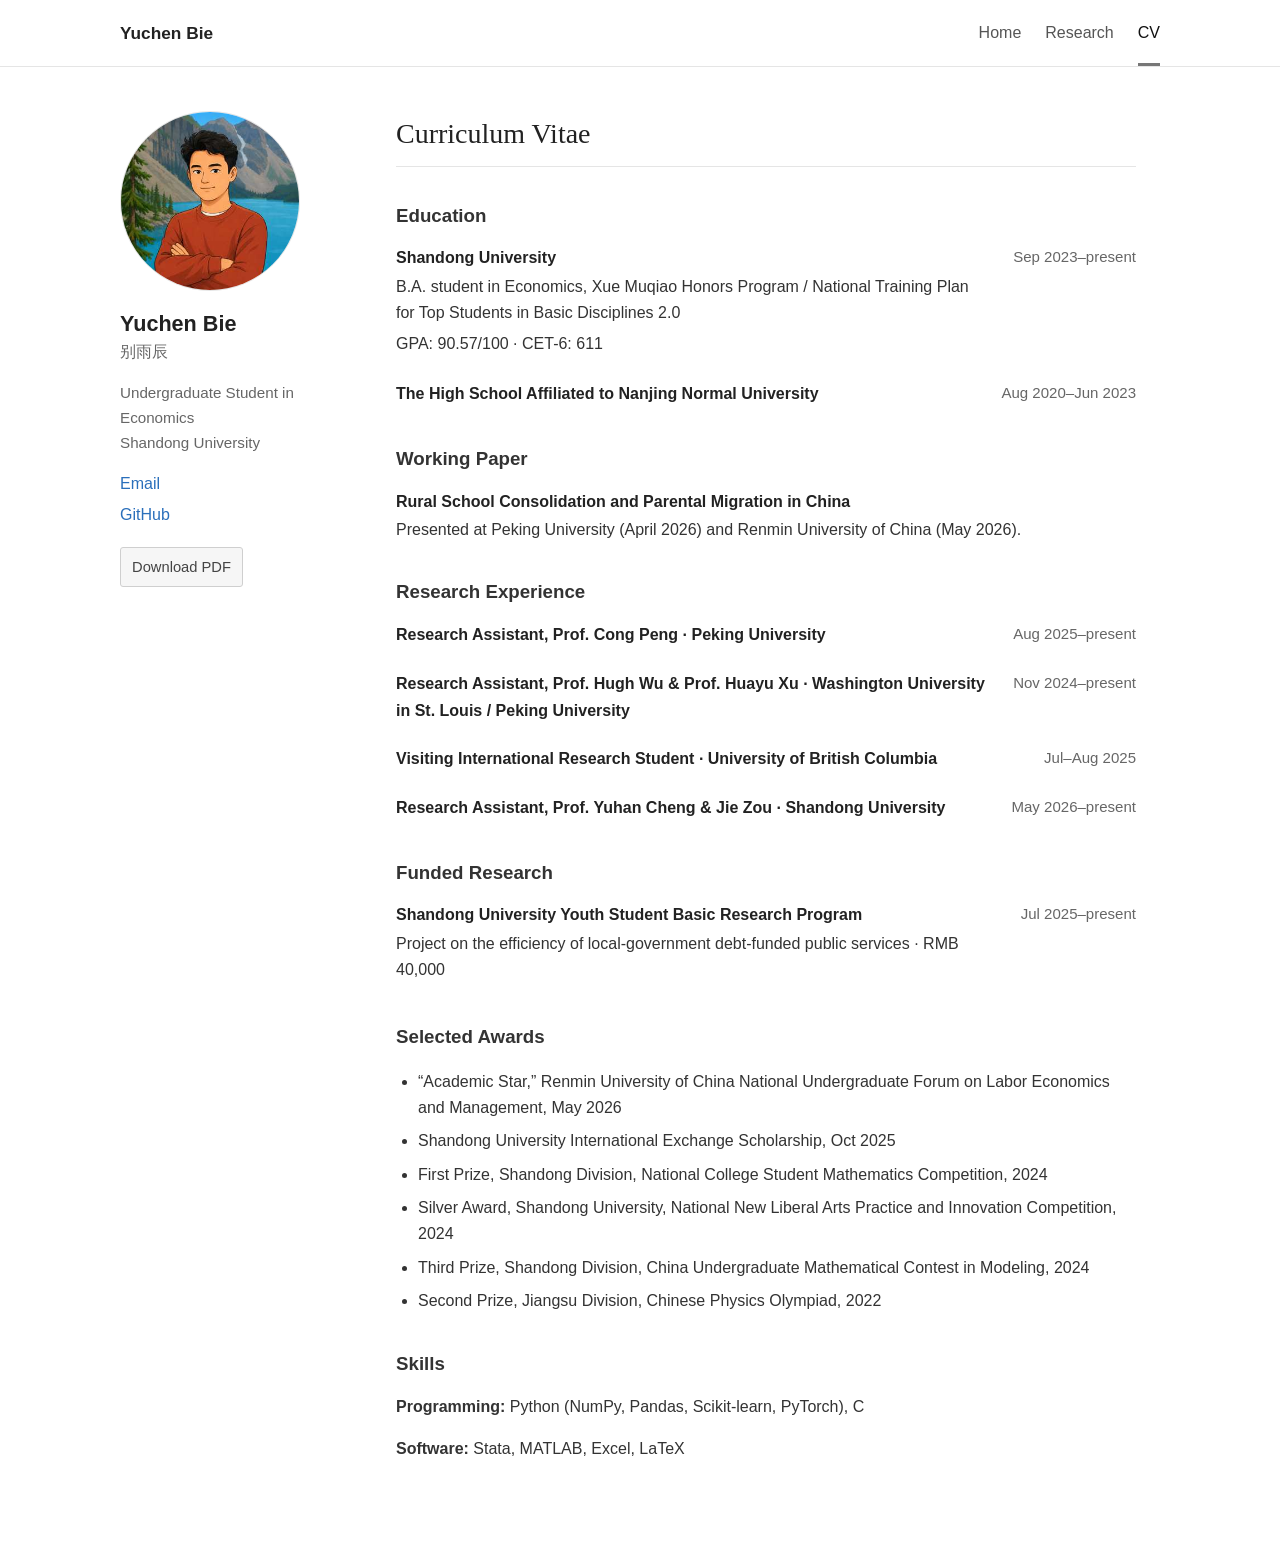
==== cv.html @ 4d414705 "Add files via upload" ====
<!doctype html>
<html lang="en">
<head>
  <meta charset="utf-8">
  <meta name="viewport" content="width=device-width, initial-scale=1">
  <title>CV | Yuchen Bie</title>
  <meta name="description" content="Curriculum vitae of Yuchen Bie.">
  <link rel="stylesheet" href="./styles.css">
</head>
<body>
  <header class="masthead">
    <div class="masthead-inner">
      <a class="site-title" href="./index.html">Yuchen Bie</a>
      <nav class="site-nav" aria-label="Primary navigation">
        <a href="./index.html">Home</a>
        <a href="./research.html">Research</a>
        <a class="active" href="./cv.html">CV</a>
      </nav>
    </div>
  </header>

  <main class="page-shell">
    <aside class="sidebar">
      <img class="profile-photo" src="./profile.svg" alt="Cartoon portrait of Yuchen Bie">
      <h1>Yuchen Bie</h1>
      <p class="chinese-name">别雨辰</p>
      <p class="sidebar-role">Undergraduate Student in Economics<br>Shandong University</p>
      <ul class="contact-list">
        <li><a href="mailto:yuchan.pieh@gmail.com">Email</a></li>
        <li><a href="https://github.com/ycbie">GitHub</a></li>
      </ul>
      <a class="pdf-link" href="./Yuchen_Bie_CV.pdf">Download PDF</a>
    </aside>

    <article class="content cv-content">
      <h2>Curriculum Vitae</h2>

      <h3>Education</h3>
      <div class="cv-row">
        <div>
          <p class="entry-title">Shandong University</p>
          <p>B.A. student in Economics, Xue Muqiao Honors Program / National Training Plan for Top Students in Basic Disciplines 2.0</p>
          <p>GPA: 90.57/100 · CET-6: 611</p>
        </div>
        <p class="cv-date">Sep 2023–present</p>
      </div>
      <div class="cv-row">
        <div><p class="entry-title">The High School Affiliated to Nanjing Normal University</p></div>
        <p class="cv-date">Aug 2020–Jun 2023</p>
      </div>

      <h3>Working Paper</h3>
      <div class="entry">
        <p class="entry-title">Rural School Consolidation and Parental Migration in China</p>
        <p>Presented at Peking University (April 2026) and Renmin University of China (May 2026).</p>
      </div>

      <h3>Research Experience</h3>
      <div class="cv-row">
        <div><p class="entry-title">Research Assistant, Prof. Cong Peng · Peking University</p></div>
        <p class="cv-date">Aug 2025–present</p>
      </div>
      <div class="cv-row">
        <div><p class="entry-title">Research Assistant, Prof. Hugh Wu &amp; Prof. Huayu Xu · Washington University in St. Louis / Peking University</p></div>
        <p class="cv-date">Nov 2024–present</p>
      </div>
      <div class="cv-row">
        <div><p class="entry-title">Visiting International Research Student · University of British Columbia</p></div>
        <p class="cv-date">Jul–Aug 2025</p>
      </div>
      <div class="cv-row">
        <div><p class="entry-title">Research Assistant, Prof. Yuhan Cheng &amp; Jie Zou · Shandong University</p></div>
        <p class="cv-date">May 2026–present</p>
      </div>

      <h3>Funded Research</h3>
      <div class="cv-row">
        <div>
          <p class="entry-title">Shandong University Youth Student Basic Research Program</p>
          <p>Project on the efficiency of local-government debt-funded public services · RMB 40,000</p>
        </div>
        <p class="cv-date">Jul 2025–present</p>
      </div>

      <h3>Selected Awards</h3>
      <ul>
        <li>“Academic Star,” Renmin University of China National Undergraduate Forum on Labor Economics and Management, May 2026</li>
        <li>Shandong University International Exchange Scholarship, Oct 2025</li>
        <li>First Prize, Shandong Division, National College Student Mathematics Competition, 2024</li>
        <li>Silver Award, Shandong University, National New Liberal Arts Practice and Innovation Competition, 2024</li>
        <li>Third Prize, Shandong Division, China Undergraduate Mathematical Contest in Modeling, 2024</li>
        <li>Second Prize, Jiangsu Division, Chinese Physics Olympiad, 2022</li>
      </ul>

      <h3>Skills</h3>
      <p><strong>Programming:</strong> Python (NumPy, Pandas, Scikit-learn, PyTorch), C</p>
      <p><strong>Software:</strong> Stata, MATLAB, Excel, LaTeX</p>
    </article>
  </main>
</body>
</html>
---- styles.css ----
/* Minimal academic homepage, inspired by the default GitHub Pages / AcademicPages visual language. */
:root {
  --text: #333;
  --muted: #666;
  --light: #f6f6f6;
  --border: #e5e5e5;
  --link: #2a6fbb;
  --max: 1040px;
}

* { box-sizing: border-box; }
html { scroll-behavior: smooth; }
body {
  margin: 0;
  color: var(--text);
  background: #fff;
  font-family: -apple-system, BlinkMacSystemFont, "Segoe UI", Roboto, Helvetica, Arial, sans-serif;
  font-size: 16px;
  line-height: 1.65;
}

a { color: var(--link); text-decoration: none; }
a:hover { text-decoration: underline; }

.masthead {
  border-bottom: 1px solid var(--border);
  background: #fff;
}
.masthead-inner {
  width: min(var(--max), calc(100% - 40px));
  margin: 0 auto;
  min-height: 64px;
  display: flex;
  align-items: center;
  justify-content: space-between;
  gap: 24px;
}
.site-title {
  color: #222;
  font-weight: 700;
  font-size: 1.08rem;
}
.site-title:hover { text-decoration: none; }
.site-nav { display: flex; gap: 24px; }
.site-nav a { color: #555; padding: 20px 0 17px; border-bottom: 3px solid transparent; }
.site-nav a.active { color: #111; border-bottom-color: #777; }

.page-shell {
  width: min(var(--max), calc(100% - 40px));
  margin: 44px auto 80px;
  display: grid;
  grid-template-columns: 220px minmax(0, 1fr);
  gap: 56px;
  align-items: start;
}

.sidebar { position: sticky; top: 28px; }
.profile-photo {
  width: 180px;
  height: 180px;
  object-fit: cover;
  border-radius: 50%;
  display: block;
  margin-bottom: 20px;
  border: 1px solid var(--border);
}
.sidebar h1 {
  font-size: 1.35rem;
  line-height: 1.2;
  margin: 0;
  color: #222;
}
.chinese-name { margin: 2px 0 14px; color: var(--muted); }
.sidebar-role { color: var(--muted); margin: 0 0 16px; font-size: .95rem; }
.contact-list { list-style: none; padding: 0; margin: 0 0 18px; }
.contact-list li { margin: 5px 0; }
.pdf-link {
  display: inline-block;
  padding: 7px 11px;
  border: 1px solid #cfcfcf;
  border-radius: 3px;
  color: #444;
  font-size: .92rem;
  background: var(--light);
}
.pdf-link:hover { text-decoration: none; background: #eee; }

.content { max-width: 740px; min-width: 0; }
.content h2 {
  margin: 0 0 20px;
  padding-bottom: 8px;
  border-bottom: 1px solid var(--border);
  color: #222;
  font-family: Georgia, "Times New Roman", serif;
  font-size: 1.75rem;
  font-weight: 500;
}
.content h2:not(:first-child) { margin-top: 42px; }
.content h3 {
  margin: 34px 0 14px;
  color: #333;
  font-size: 1.17rem;
}
.content p { margin: 0 0 16px; }
.content ul { padding-left: 22px; }
.content li { margin: 7px 0; }
.entry { margin: 0 0 28px; }
.entry-title { font-weight: 650; color: #222; margin-bottom: 2px !important; }
.entry-meta, .entry-note { color: var(--muted); font-size: .94rem; }

.cv-row {
  display: grid;
  grid-template-columns: minmax(0, 1fr) auto;
  gap: 24px;
  margin: 0 0 20px;
}
.cv-row p { margin-bottom: 4px; }
.cv-date { color: var(--muted); white-space: nowrap; font-size: .94rem; }

@media (max-width: 760px) {
  .masthead-inner { align-items: flex-start; padding: 14px 0; flex-direction: column; gap: 4px; }
  .site-nav { gap: 18px; }
  .site-nav a { padding: 7px 0 8px; }
  .page-shell { grid-template-columns: 1fr; gap: 34px; margin-top: 32px; }
  .sidebar { position: static; }
  .profile-photo { width: 140px; height: 140px; }
  .cv-row { grid-template-columns: 1fr; gap: 2px; }
  .cv-date { margin-top: -3px; }
}
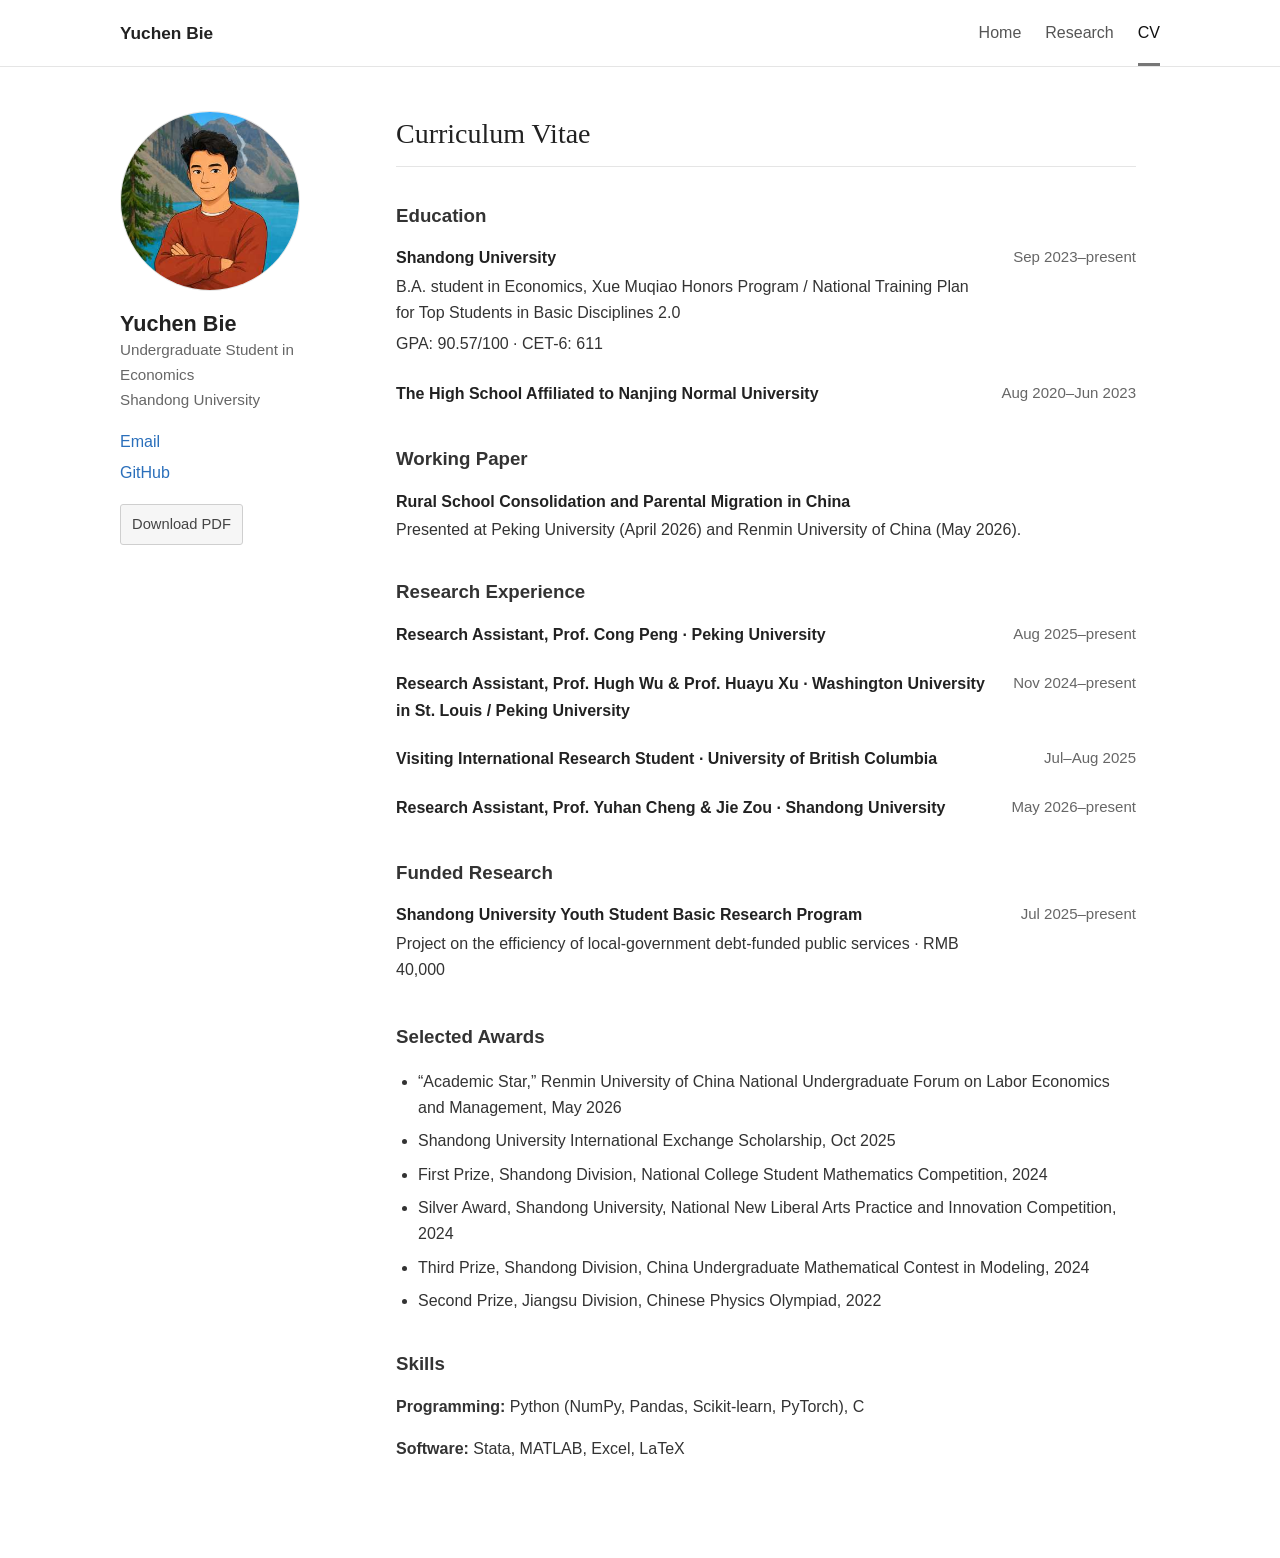
==== commit 4ccbb218: "Remove Chinese name from CV sidebar Removed the Chinese name from the sidebar." ====
--- a/cv.html
+++ b/cv.html
@@ -23,7 +23,6 @@
     <aside class="sidebar">
       <img class="profile-photo" src="./profile.svg" alt="Cartoon portrait of Yuchen Bie">
       <h1>Yuchen Bie</h1>
-      <p class="chinese-name">别雨辰</p>
       <p class="sidebar-role">Undergraduate Student in Economics<br>Shandong University</p>
       <ul class="contact-list">
         <li><a href="mailto:yuchan.pieh@gmail.com">Email</a></li>
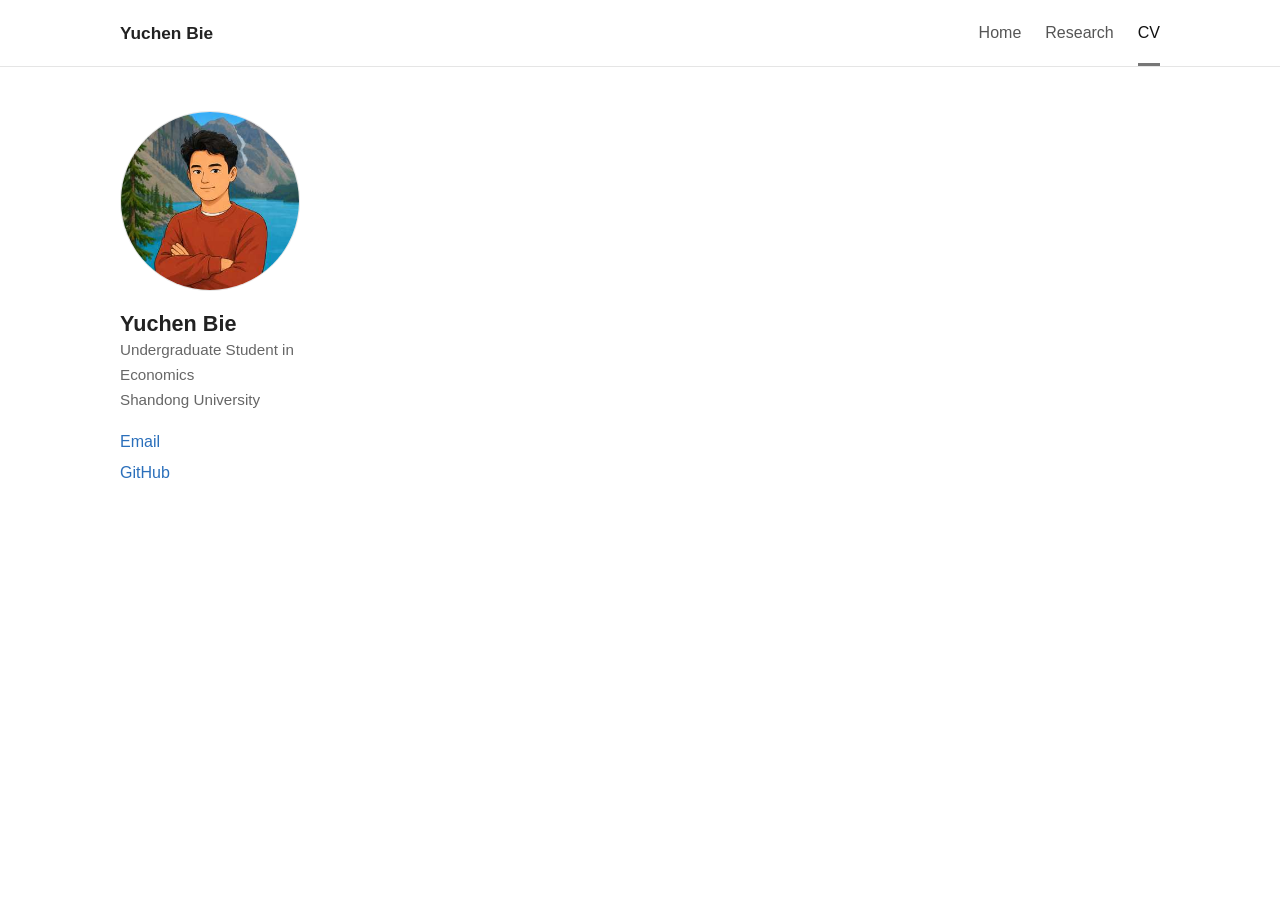
==== commit 6d507a01: "Remove PDF link and CV details from cv.html Removed the PDF download link and extensive CV content." ====
--- a/cv.html
+++ b/cv.html
@@ -28,72 +28,8 @@
         <li><a href="mailto:yuchan.pieh@gmail.com">Email</a></li>
         <li><a href="https://github.com/ycbie">GitHub</a></li>
       </ul>
-      <a class="pdf-link" href="./Yuchen_Bie_CV.pdf">Download PDF</a>
     </aside>
-
-    <article class="content cv-content">
-      <h2>Curriculum Vitae</h2>
-
-      <h3>Education</h3>
-      <div class="cv-row">
-        <div>
-          <p class="entry-title">Shandong University</p>
-          <p>B.A. student in Economics, Xue Muqiao Honors Program / National Training Plan for Top Students in Basic Disciplines 2.0</p>
-          <p>GPA: 90.57/100 · CET-6: 611</p>
-        </div>
-        <p class="cv-date">Sep 2023–present</p>
-      </div>
-      <div class="cv-row">
-        <div><p class="entry-title">The High School Affiliated to Nanjing Normal University</p></div>
-        <p class="cv-date">Aug 2020–Jun 2023</p>
-      </div>
-
-      <h3>Working Paper</h3>
-      <div class="entry">
-        <p class="entry-title">Rural School Consolidation and Parental Migration in China</p>
-        <p>Presented at Peking University (April 2026) and Renmin University of China (May 2026).</p>
-      </div>
-
-      <h3>Research Experience</h3>
-      <div class="cv-row">
-        <div><p class="entry-title">Research Assistant, Prof. Cong Peng · Peking University</p></div>
-        <p class="cv-date">Aug 2025–present</p>
-      </div>
-      <div class="cv-row">
-        <div><p class="entry-title">Research Assistant, Prof. Hugh Wu &amp; Prof. Huayu Xu · Washington University in St. Louis / Peking University</p></div>
-        <p class="cv-date">Nov 2024–present</p>
-      </div>
-      <div class="cv-row">
-        <div><p class="entry-title">Visiting International Research Student · University of British Columbia</p></div>
-        <p class="cv-date">Jul–Aug 2025</p>
-      </div>
-      <div class="cv-row">
-        <div><p class="entry-title">Research Assistant, Prof. Yuhan Cheng &amp; Jie Zou · Shandong University</p></div>
-        <p class="cv-date">May 2026–present</p>
-      </div>
-
-      <h3>Funded Research</h3>
-      <div class="cv-row">
-        <div>
-          <p class="entry-title">Shandong University Youth Student Basic Research Program</p>
-          <p>Project on the efficiency of local-government debt-funded public services · RMB 40,000</p>
-        </div>
-        <p class="cv-date">Jul 2025–present</p>
-      </div>
-
-      <h3>Selected Awards</h3>
-      <ul>
-        <li>“Academic Star,” Renmin University of China National Undergraduate Forum on Labor Economics and Management, May 2026</li>
-        <li>Shandong University International Exchange Scholarship, Oct 2025</li>
-        <li>First Prize, Shandong Division, National College Student Mathematics Competition, 2024</li>
-        <li>Silver Award, Shandong University, National New Liberal Arts Practice and Innovation Competition, 2024</li>
-        <li>Third Prize, Shandong Division, China Undergraduate Mathematical Contest in Modeling, 2024</li>
-        <li>Second Prize, Jiangsu Division, Chinese Physics Olympiad, 2022</li>
-      </ul>
-
-      <h3>Skills</h3>
-      <p><strong>Programming:</strong> Python (NumPy, Pandas, Scikit-learn, PyTorch), C</p>
-      <p><strong>Software:</strong> Stata, MATLAB, Excel, LaTeX</p>
+    
     </article>
   </main>
 </body>
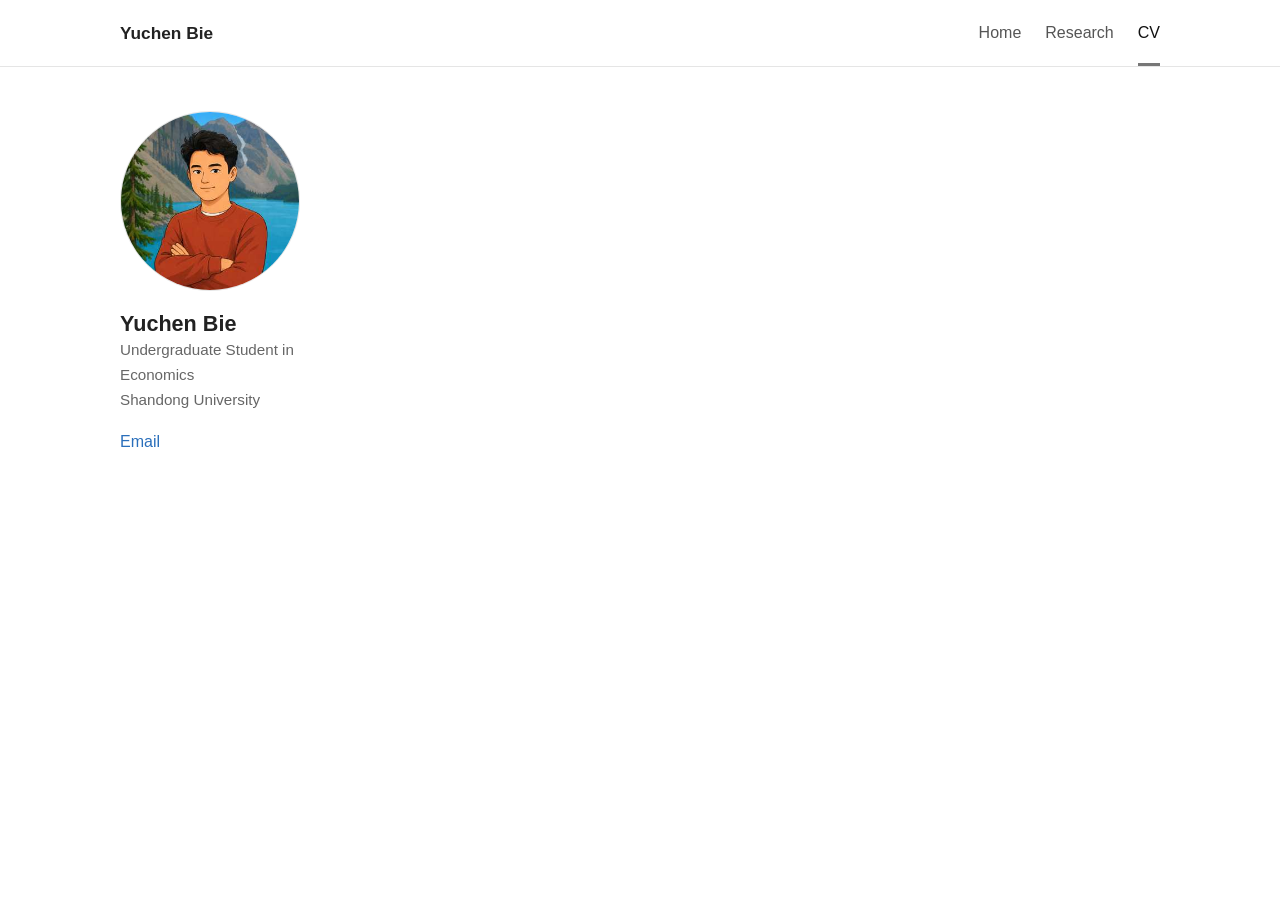
==== commit f0cd663b: "Remove GitHub link from cv.html Removed GitHub link from the contact list." ====
--- a/cv.html
+++ b/cv.html
@@ -26,7 +26,6 @@
       <p class="sidebar-role">Undergraduate Student in Economics<br>Shandong University</p>
       <ul class="contact-list">
         <li><a href="mailto:yuchan.pieh@gmail.com">Email</a></li>
-        <li><a href="https://github.com/ycbie">GitHub</a></li>
       </ul>
     </aside>
     
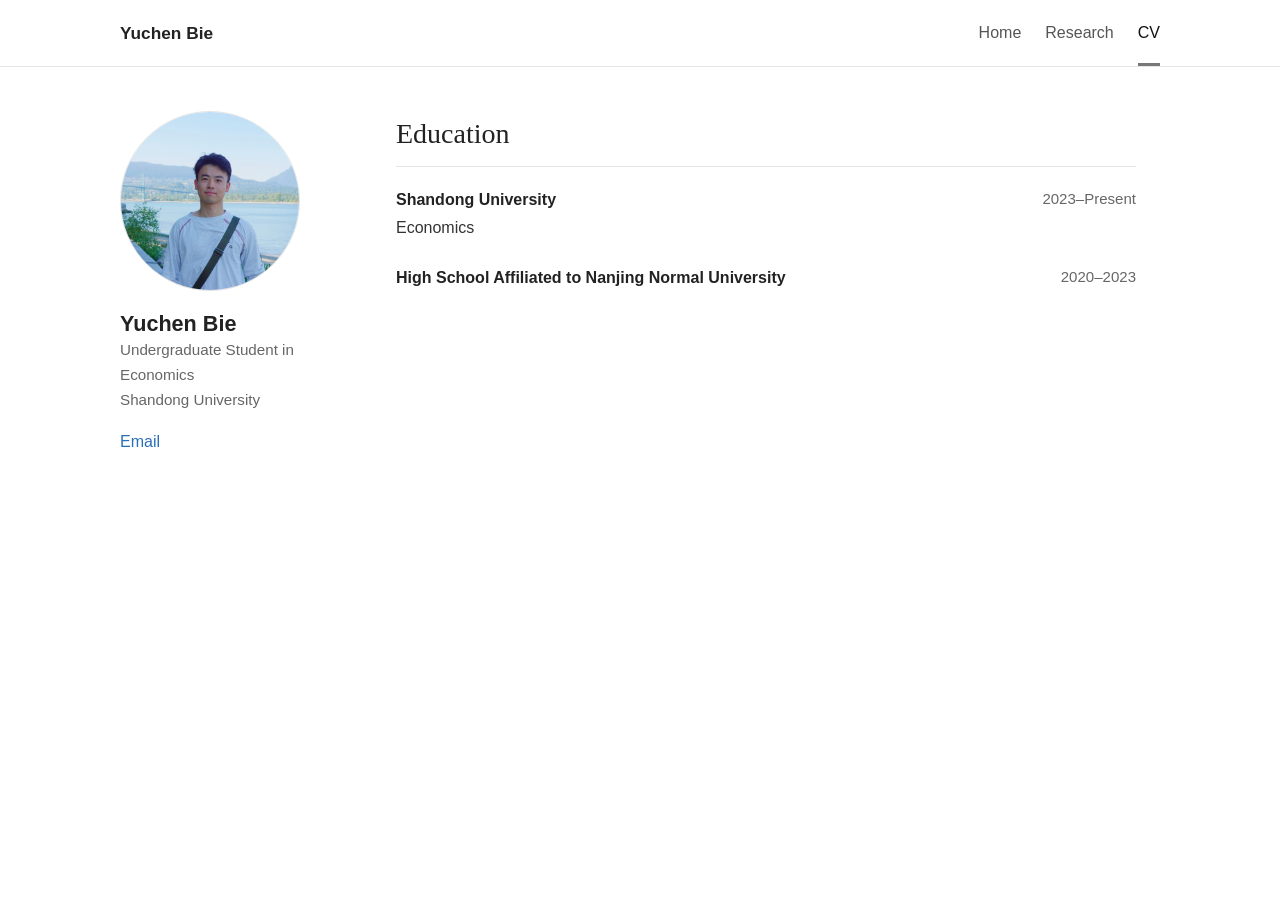
==== commit 007c9082: "Modify CV layout and update profile image Updated profile photo and improved formatting of the CV." ====
--- a/cv.html
+++ b/cv.html
@@ -7,10 +7,12 @@
   <meta name="description" content="Curriculum vitae of Yuchen Bie.">
   <link rel="stylesheet" href="./styles.css">
 </head>
+
 <body>
   <header class="masthead">
     <div class="masthead-inner">
       <a class="site-title" href="./index.html">Yuchen Bie</a>
+
       <nav class="site-nav" aria-label="Primary navigation">
         <a href="./index.html">Home</a>
         <a href="./research.html">Research</a>
@@ -20,16 +22,56 @@
   </header>
 
   <main class="page-shell">
+
     <aside class="sidebar">
-      <img class="profile-photo" src="./profile.svg" alt="Cartoon portrait of Yuchen Bie">
+      <img
+        class="profile-photo"
+        src="./atVCV.jpg"
+        alt="Portrait of Yuchen Bie"
+      >
+
       <h1>Yuchen Bie</h1>
-      <p class="sidebar-role">Undergraduate Student in Economics<br>Shandong University</p>
+
+      <p class="sidebar-role">
+        Undergraduate Student in Economics<br>
+        Shandong University
+      </p>
+
       <ul class="contact-list">
-        <li><a href="mailto:yuchan.pieh@gmail.com">Email</a></li>
+        <li>
+          <a href="mailto:yuchan.pieh@gmail.com">Email</a>
+        </li>
       </ul>
     </aside>
-    
+
+    <article class="content">
+      <h2>Education</h2>
+
+      <div class="cv-row">
+        <div>
+          <p class="entry-title">Shandong University</p>
+          <p>Economics</p>
+        </div>
+
+        <div class="cv-date">
+          2023–Present
+        </div>
+      </div>
+
+      <div class="cv-row">
+        <div>
+          <p class="entry-title">
+            High School Affiliated to Nanjing Normal University
+          </p>
+        </div>
+
+        <div class="cv-date">
+          2020–2023
+        </div>
+      </div>
+
     </article>
+
   </main>
 </body>
 </html>
